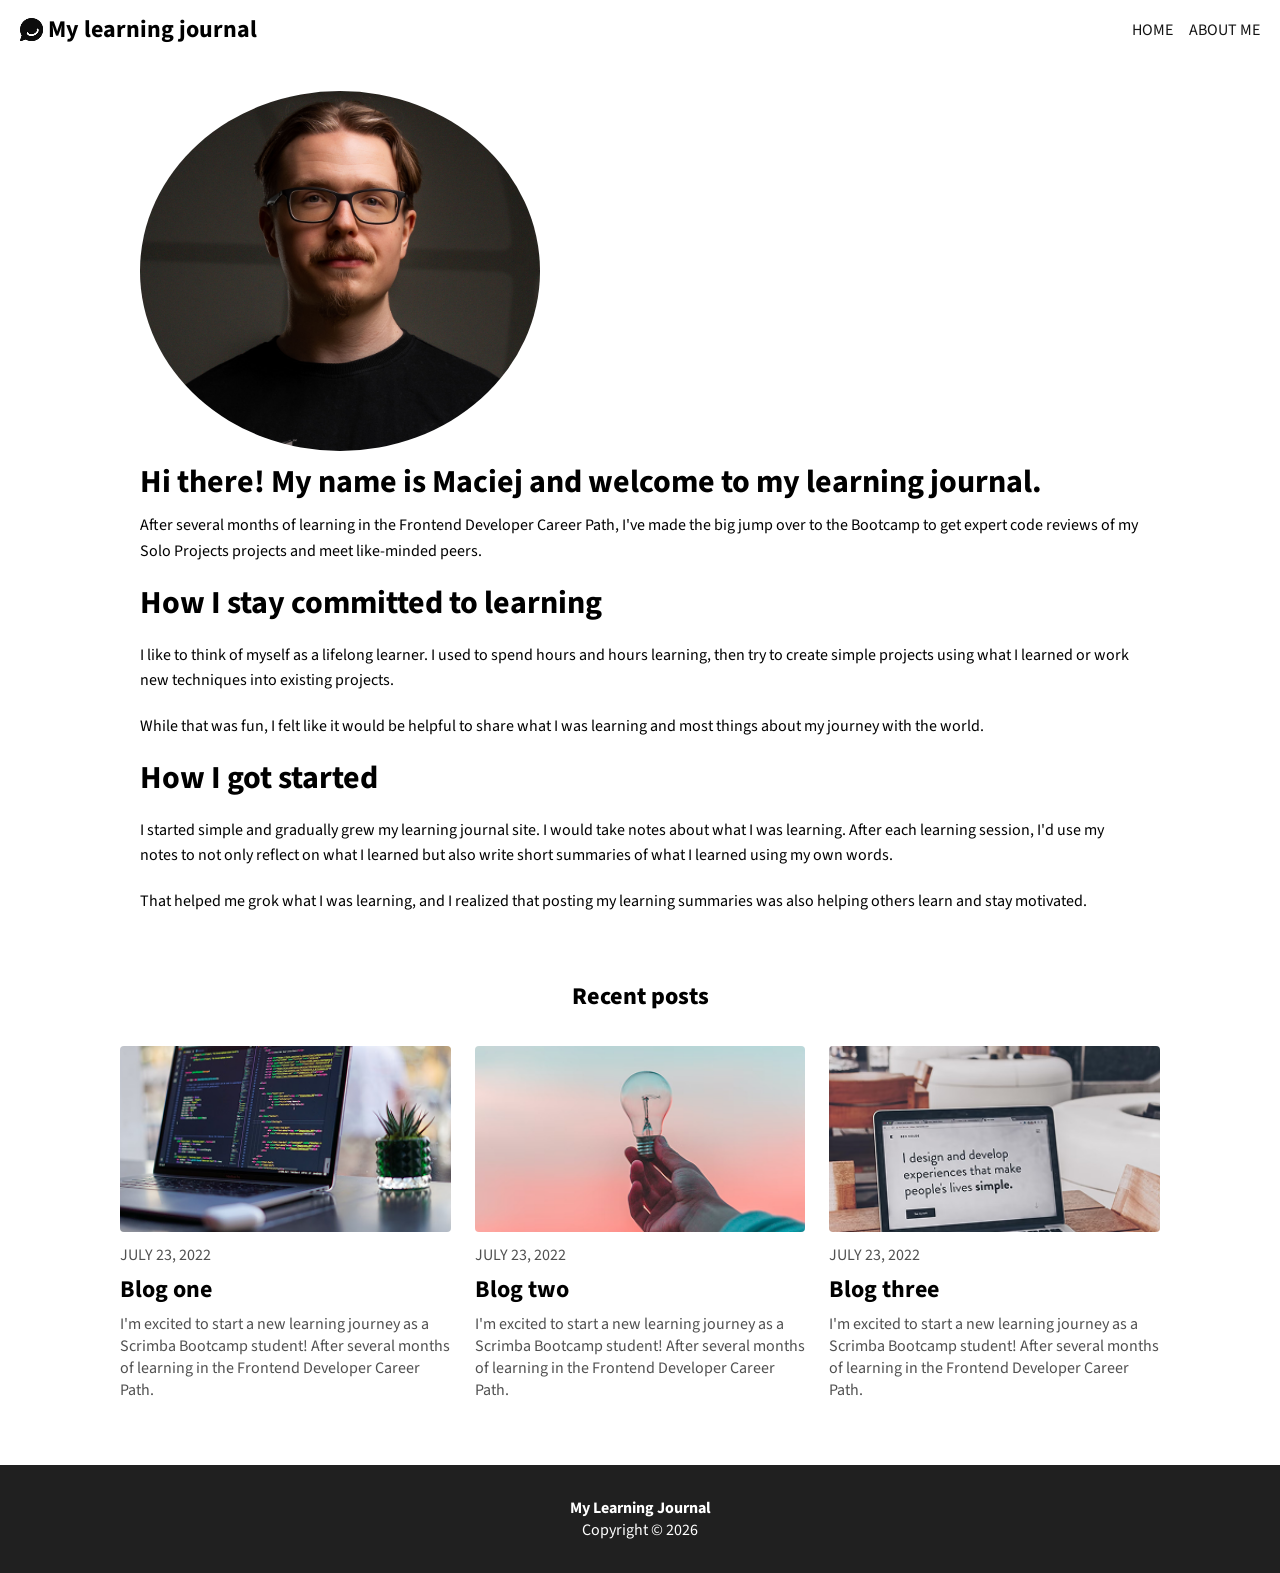
==== about.html @ e665639a "Add an about page Create a personal introduction page with responsive styling and an avatar, and lin" ====
<!DOCTYPE html>
<html>
    <head>
        <title>My Learning Journal</title>
        <link rel="stylesheet" href="css/about.css">
        <!-- Google Fonts -->
        <link rel="preconnect" href="https://fonts.googleapis.com">
        <link rel="preconnect" href="https://fonts.gstatic.com" crossorigin>
        <link href="https://fonts.googleapis.com/css2?family=Source+Sans+3:ital,wght@0,200..900;1,200..900&display=swap" rel="stylesheet">
        <meta name="viewport" content="width=device-width, initial-scale=1.0">
    </head>
    <body>
        <script src="index.js" type="module"></script>
        <header class="headerEl">
            <div class="header-brand">
                <img src="images/logo.png" alt="Rounded logo">
                <h1>My learning journal</h1>
            </div>

            <nav class="header-nav" aria-label="Main navigation">
                <a href="home.html">HOME</a>
                <a href="about.html">ABOUT ME</a>
            </nav>

        </header>

        <main>
            <div class="main-post">
               <article>
                    <header>
                    <img src="images/avatar.png" class="avatar">
                        <h2>Hi there! My name is Maciej and welcome to my learning journal.</h2>
                        <p>After several months of learning in the Frontend Developer Career Path, I've made the big jump over to the Bootcamp to get expert code reviews of my Solo Projects projects and meet like-minded peers.</p>
                    </header>



                    <h2>How I stay committed to learning</h2>
                    <p>I like to think of myself as a lifelong learner. I used to spend hours and hours learning, then try to create simple projects using what I learned or work new techniques into existing projects.</p>
                    <p>While that was fun, I felt like it would be helpful to share what I was learning and most things about my journey with the world.</p>
                    <h2>How I got started</h2>
                    <p>I started simple and gradually grew my learning journal site. I would take notes about what I was learning. After each learning session, I'd use my notes to not only reflect on what I learned but also write short summaries of what I learned using my own words.</p>
                    <p>That helped me grok what I was learning, and I realized that posting my learning summaries was also helping others learn and stay motivated.</p>


               </article> 
            </div>



            <p class="recent-posts">Recent posts</p>


            <section class="main-element">
                
            <div class="blog-content">
            <a href="#"
            class="blog-one"
            aria-label="Blog one">
               <article>
                    <img src="images/blog-image-06.png" alt="Bright apartament, laptop, plant" class="blog">
                    <div>
                        <p>JULY 23, 2022</p>
                        <h2>Blog one</h2>
                        <p>I'm excited to start a new learning journey as a Scrimba Bootcamp student! After several months of learning in the Frontend Developer Career Path.</p>
                    </div>
               </article> 
            </a>
            </div>

            <div class="blog-content">
                <a href="#"
                class="blog-two"
                aria-label="Blog two">
                <article>
                        <img src="images/blog-image-04.png" alt="Bright apartament, laptop, plant" class="blog">
                        <div>
                            <p>JULY 23, 2022</p>
                            <h2>Blog two</h2>
                            <p>I'm excited to start a new learning journey as a Scrimba Bootcamp student! After several months of learning in the Frontend Developer Career Path.</p>
                        </div>
                </article> 
                </a>
            </div>

            <div class="blog-content">
            <a href="#"
            class="blog-three"
            aria-label="Blog three">
               <article>
                    <img src="images/blog-image-02.png" alt="Bright apartament, laptop, plant" class="blog">
                    <div>
                        <p>JULY 23, 2022</p>
                        <h2>Blog three</h2>
                        <p>I'm excited to start a new learning journey as a Scrimba Bootcamp student! After several months of learning in the Frontend Developer Career Path.</p>
                    </div>
               </article> 
            </a>
            </div>
            </section>
            
        </main>

        <footer>
            <h4>My Learning Journal</h4>
            <p id="Footer-Year"></p>
        </footer>
    </body>
</html>
---- css/about.css ----
*, *::before, *::after {
    box-sizing: border-box;    
}

a,
a:visited {
    color: inherit;
    text-decoration: none;
}

html, 
body {
    margin: 0;
    padding: 0;
    font-family: "Source Sans 3", sans-serif;
}

.main-post h2 {
    font-size: clamp(1.25rem, 3vw, 2rem);
    line-height: 1.2;
}

.main-post p {
    font-size: 1rem;
    line-height: 1.6;
}

.main-post article > header > p:first-child {
    font-size: 0.75rem;
    font-weight: 600;
}

.main-element {
    display: grid;
    grid-template-columns: 1fr;
    gap: 1.5rem;
    width: min(100% - 2.5rem, 65rem);
    margin-inline: auto;
}

@media (min-width: 48rem) {
    .main-element {
        grid-template-columns: repeat(3, minmax(0, 1fr));
        margin-bottom: 4em;
    }

    .blog-content {
        width: 100%;
    }

    .main-post header {
    display: flex;
    flex-direction: column-reverse;
}

}


.headerEl {
    display: flex;
    padding: 0.75rem 1.25rem;
    min-height: 59px;
    align-items: center;
    justify-content: space-between;
    gap: 1em;
    background-color: #FFFFFF;
    
}

.headerEl h1 {
    font-size: 1.5rem;
}




.header-brand, .header-nav {
    display: flex;
    align-items: center;
}

.header-nav {
    gap: 1em;
}

.header-brand {
    gap: 0.25rem;
}

.header-brand img {
    width: 1.5rem;
    height: auto;
}

.main-post {
    width: 100%;
    max-width: 65rem;
    margin-inline: auto;
    padding: 2rem 1.25rem;
}

.main-image {
    display: block;
    width: 100%;
    height: auto;
    border-radius: 0.25rem;
}

.main-post article {
    display: flex;
    flex-direction: column;
    gap: 1.25rem;
}

.main-post article > header {
    display: flex;
    flex-direction: column;
    gap: 0.75rem;
}

a:hover, a:focus {
    filter: brightness(0.9);
}

a:focus {
    outline: 3px solid #5a5a5a;
    box-shadow: 0 0 0 3px rgba(135,18,113,0.5); 
    transition: outline 0.2s ease, box-shadow 0.2s ease;
}

.header-nav a,
.header-nav a:visited {
    color: #141414;
}

h1, h2, h3, h4, p {
    margin: 0;
    padding: 0;
}


footer {
    text-align: center;
    color: white;
    background-color: #202020;
    padding: 2rem 1rem;
}

.blog {
    display: block;
    width: 100%;
    padding: 0;
    aspect-ratio: 16 / 9;
    object-fit: cover;
    border-radius: 0.25rem;
}

.recent-posts {
    display: flex;
    justify-content: center;
    padding: 2rem 0;
    font-weight: 800;
    font-size: 1.5rem;
}

.avatar {
    border-radius: 50%;
    height: 10%;
    width: 40%;
}


.blog-content article > div {
    display: flex;
    flex-direction: column;
    gap: 0.4rem;
    padding-top: 0.75rem;
}


.blog-content p {
    color: #505050;
}


.headerEl {
    grid-area: header;
}

footer {
    grid-area: footer;
}
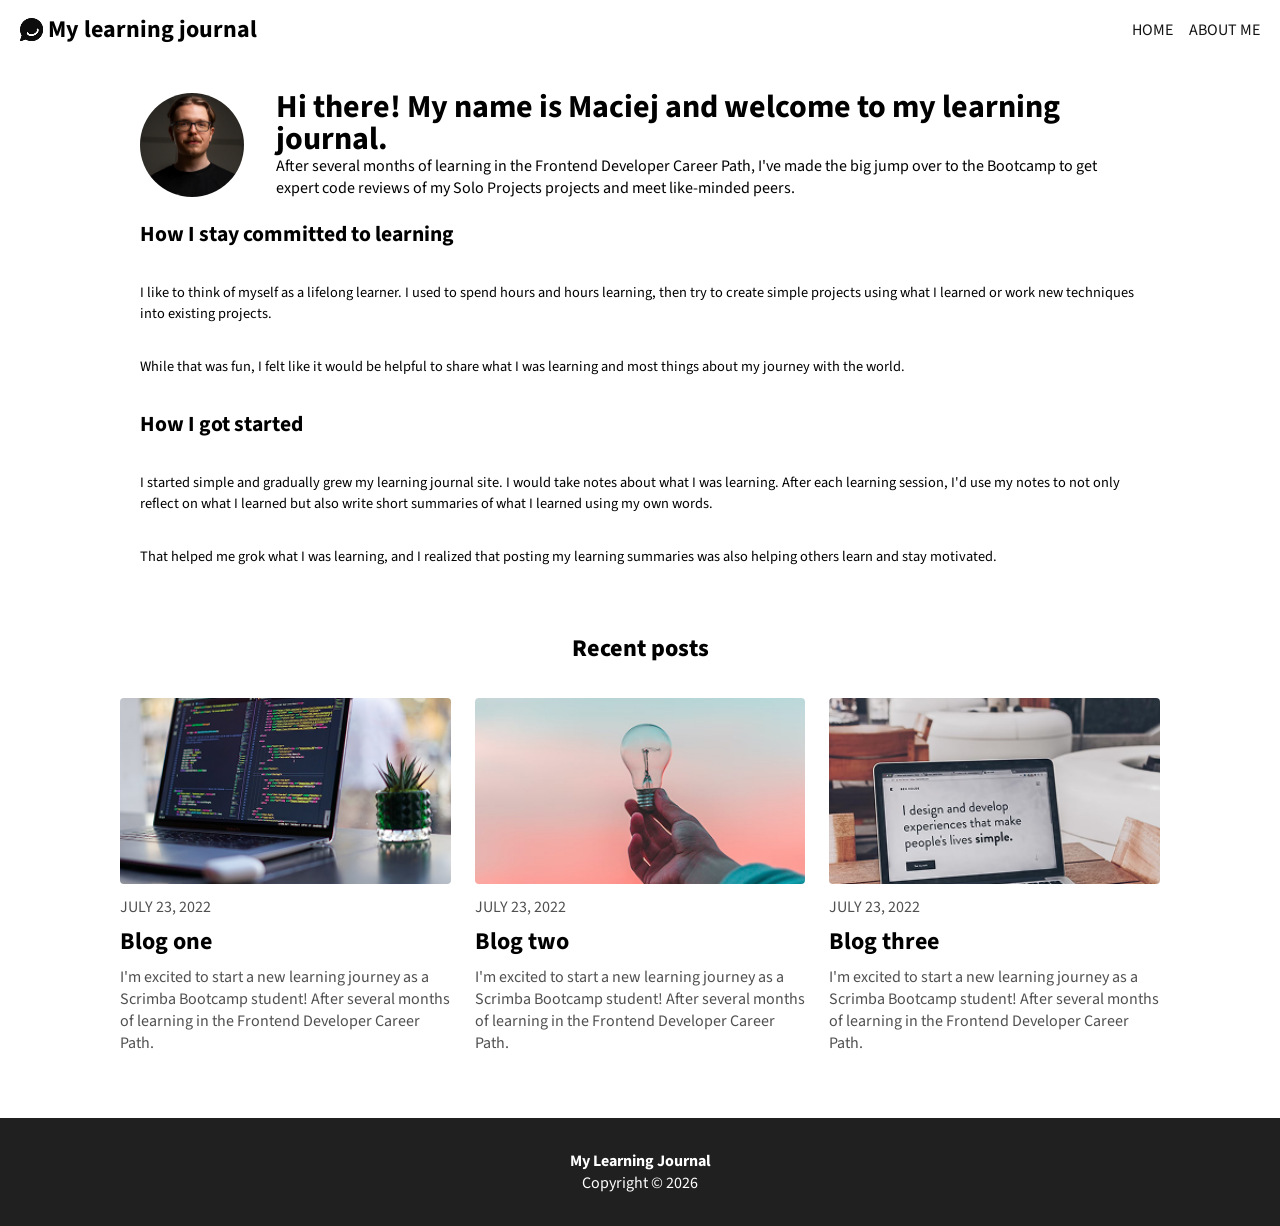
==== commit b19d638d: "Restructure the about page layout Group the intro content and main article text into separate contai" ====
--- a/about.html
+++ b/about.html
@@ -27,20 +27,23 @@
         <main>
             <div class="main-post">
                <article>
-                    <header>
-                    <img src="images/avatar.png" class="avatar">
-                        <h2>Hi there! My name is Maciej and welcome to my learning journal.</h2>
-                        <p>After several months of learning in the Frontend Developer Career Path, I've made the big jump over to the Bootcamp to get expert code reviews of my Solo Projects projects and meet like-minded peers.</p>
+                    <header class="about-intro">
+                        <img src="images/avatar.png" class="avatar">
+                            <div class="hero-text">
+                                <h2>Hi there! My name is Maciej and welcome to my learning journal.</h2>
+                                <p>After several months of learning in the Frontend Developer Career Path, I've made the big jump over to the Bootcamp to get expert code reviews of my Solo Projects projects and meet like-minded peers.</p>
+                            </div>
                     </header>
 
 
-
-                    <h2>How I stay committed to learning</h2>
-                    <p>I like to think of myself as a lifelong learner. I used to spend hours and hours learning, then try to create simple projects using what I learned or work new techniques into existing projects.</p>
-                    <p>While that was fun, I felt like it would be helpful to share what I was learning and most things about my journey with the world.</p>
-                    <h2>How I got started</h2>
-                    <p>I started simple and gradually grew my learning journal site. I would take notes about what I was learning. After each learning session, I'd use my notes to not only reflect on what I learned but also write short summaries of what I learned using my own words.</p>
-                    <p>That helped me grok what I was learning, and I realized that posting my learning summaries was also helping others learn and stay motivated.</p>
+                    <div class="main-text">
+                        <h2>How I stay committed to learning</h2>
+                        <p>I like to think of myself as a lifelong learner. I used to spend hours and hours learning, then try to create simple projects using what I learned or work new techniques into existing projects.</p>
+                        <p>While that was fun, I felt like it would be helpful to share what I was learning and most things about my journey with the world.</p>
+                        <h2>How I got started</h2>
+                        <p>I started simple and gradually grew my learning journal site. I would take notes about what I was learning. After each learning session, I'd use my notes to not only reflect on what I learned but also write short summaries of what I learned using my own words.</p>
+                        <p>That helped me grok what I was learning, and I realized that posting my learning summaries was also helping others learn and stay motivated.</p>
+                    </div>
 
 
                </article> 
--- a/css/about.css
+++ b/css/about.css
@@ -15,20 +15,17 @@
     font-family: "Source Sans 3", sans-serif;
 }
 
-.main-post h2 {
-    font-size: clamp(1.25rem, 3vw, 2rem);
-    line-height: 1.2;
-}
-
-.main-post p {
-    font-size: 1rem;
-    line-height: 1.6;
-}
-
-.main-post article > header > p:first-child {
-    font-size: 0.75rem;
-    font-weight: 600;
-}
+.main-text {
+    font-size: 0.9rem;
+}
+
+.hero-text h2 {
+    font-size: 2rem;
+    line-height: 1;
+}
+
+
+
 
 .main-element {
     display: grid;
@@ -44,14 +41,26 @@
         margin-bottom: 4em;
     }
 
-    .blog-content {
-        width: 100%;
-    }
-
-    .main-post header {
-    display: flex;
-    flex-direction: column-reverse;
-}
+    .about-intro {
+        flex-direction: row;
+        align-items: center;
+        gap: 1.5rem;
+    }
+
+    .avatar {
+        flex-shrink: 0;
+    }
+
+    .about-intro-text {
+        flex: 1;
+    }
+
+    .main-text {
+        font-size: 0.9rem;
+        display: flex;
+        flex-direction: column;
+        gap: 2rem;
+    }
 
 }
 
@@ -97,6 +106,7 @@
     max-width: 65rem;
     margin-inline: auto;
     padding: 2rem 1.25rem;
+
 }
 
 .main-image {
@@ -114,8 +124,8 @@
 
 .main-post article > header {
     display: flex;
-    flex-direction: column;
     gap: 0.75rem;
+    gap: 2rem;
 }
 
 a:hover, a:focus {
@@ -164,9 +174,16 @@
 }
 
 .avatar {
+    width: 6.5rem;
+    height: 6.5rem;
+    object-fit: cover;
     border-radius: 50%;
-    height: 10%;
-    width: 40%;
+}
+
+.about-intro-text {
+    display: flex;
+    flex-direction: column;
+    gap: 0.75rem;
 }
 
 
@@ -191,3 +208,5 @@
     grid-area: footer;
 }
 
+
+
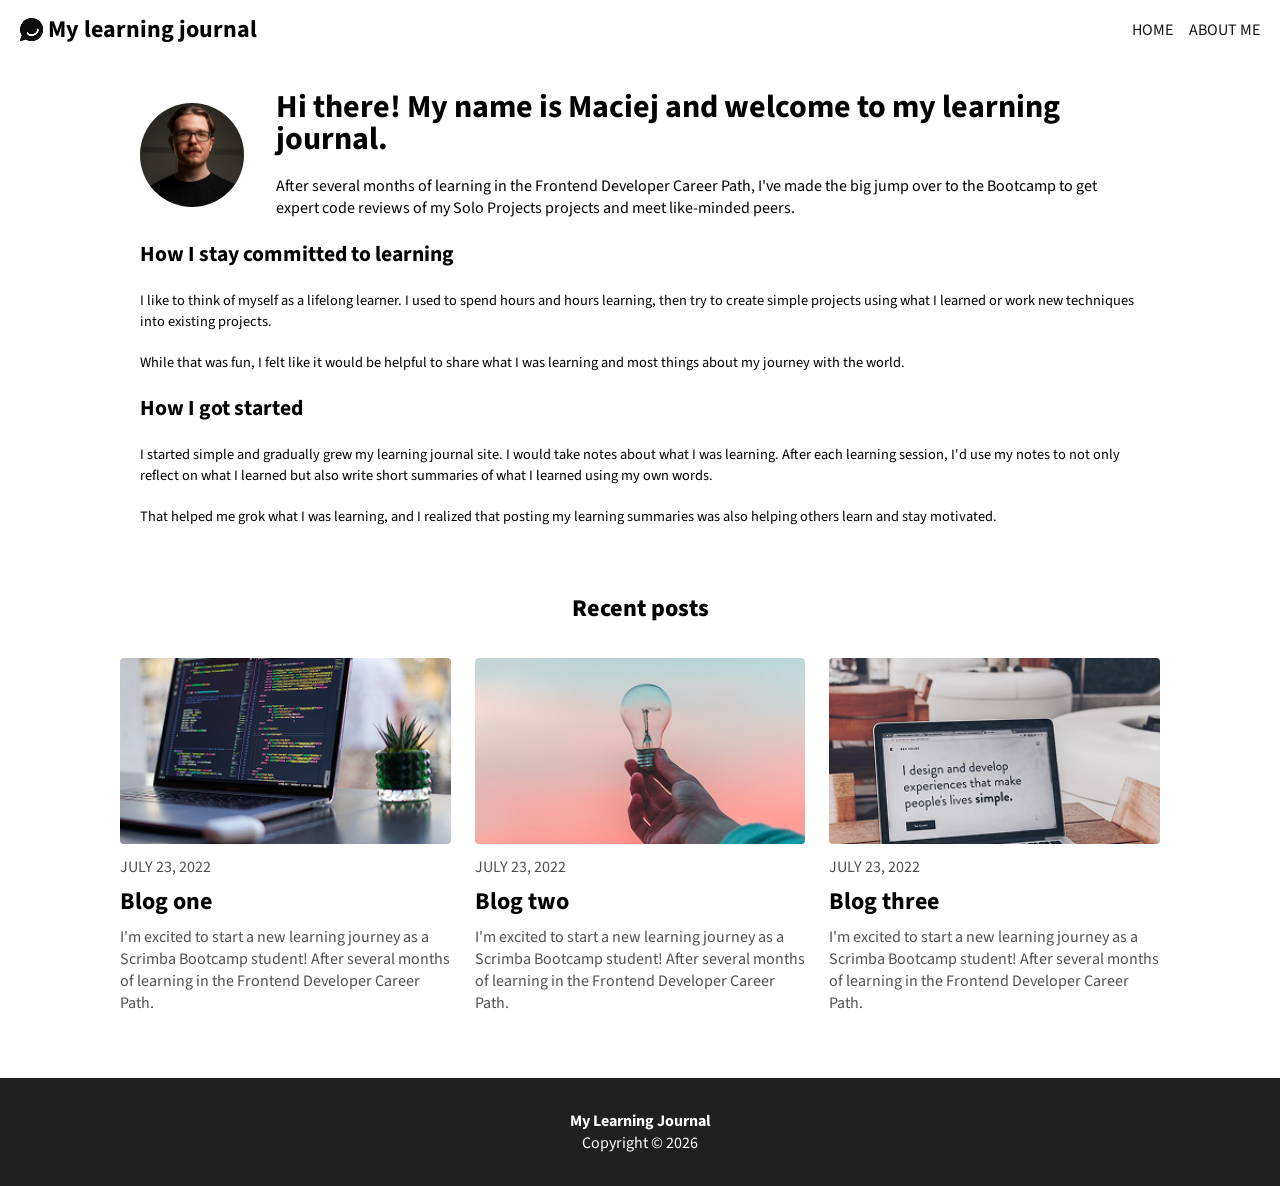
==== commit 68b948b6: "Link the brand to home and refine hero styling Make the site brand clickable back to the home page o" ====
--- a/about.html
+++ b/about.html
@@ -12,10 +12,12 @@
     <body>
         <script src="index.js" type="module"></script>
         <header class="headerEl">
-            <div class="header-brand">
-                <img src="images/logo.png" alt="Rounded logo">
-                <h1>My learning journal</h1>
-            </div>
+            <a href="index.html">
+                <div class="header-brand">
+                    <img src="images/logo.png" alt="Rounded logo">
+                    <h1>My learning journal</h1>
+                </div>
+            </a>
 
             <nav class="header-nav" aria-label="Main navigation">
                 <a href="home.html">HOME</a>
--- a/css/about.css
+++ b/css/about.css
@@ -17,12 +17,16 @@
 
 .main-text {
     font-size: 0.9rem;
+    display: flex;
+    flex-direction: column;
+    gap: 1.25rem;
 }
 
 .hero-text h2 {
     font-size: 2rem;
     line-height: 1;
 }
+
 
 
 
@@ -42,7 +46,8 @@
     }
 
     .about-intro {
-        flex-direction: row;
+        display: flex;
+        flex-direction: column;
         align-items: center;
         gap: 1.5rem;
     }
@@ -59,7 +64,13 @@
         font-size: 0.9rem;
         display: flex;
         flex-direction: column;
-        gap: 2rem;
+        gap: 1.25rem;
+    }
+
+    .hero-text {
+        display: flex;
+        flex-direction: column;
+        gap: 1.25rem;
     }
 
 }
@@ -186,6 +197,12 @@
     gap: 0.75rem;
 }
 
+.about-intro {
+    display: flex;
+    flex-direction: row;
+    gap: 100px;
+}
+
 
 .blog-content article > div {
     display: flex;
